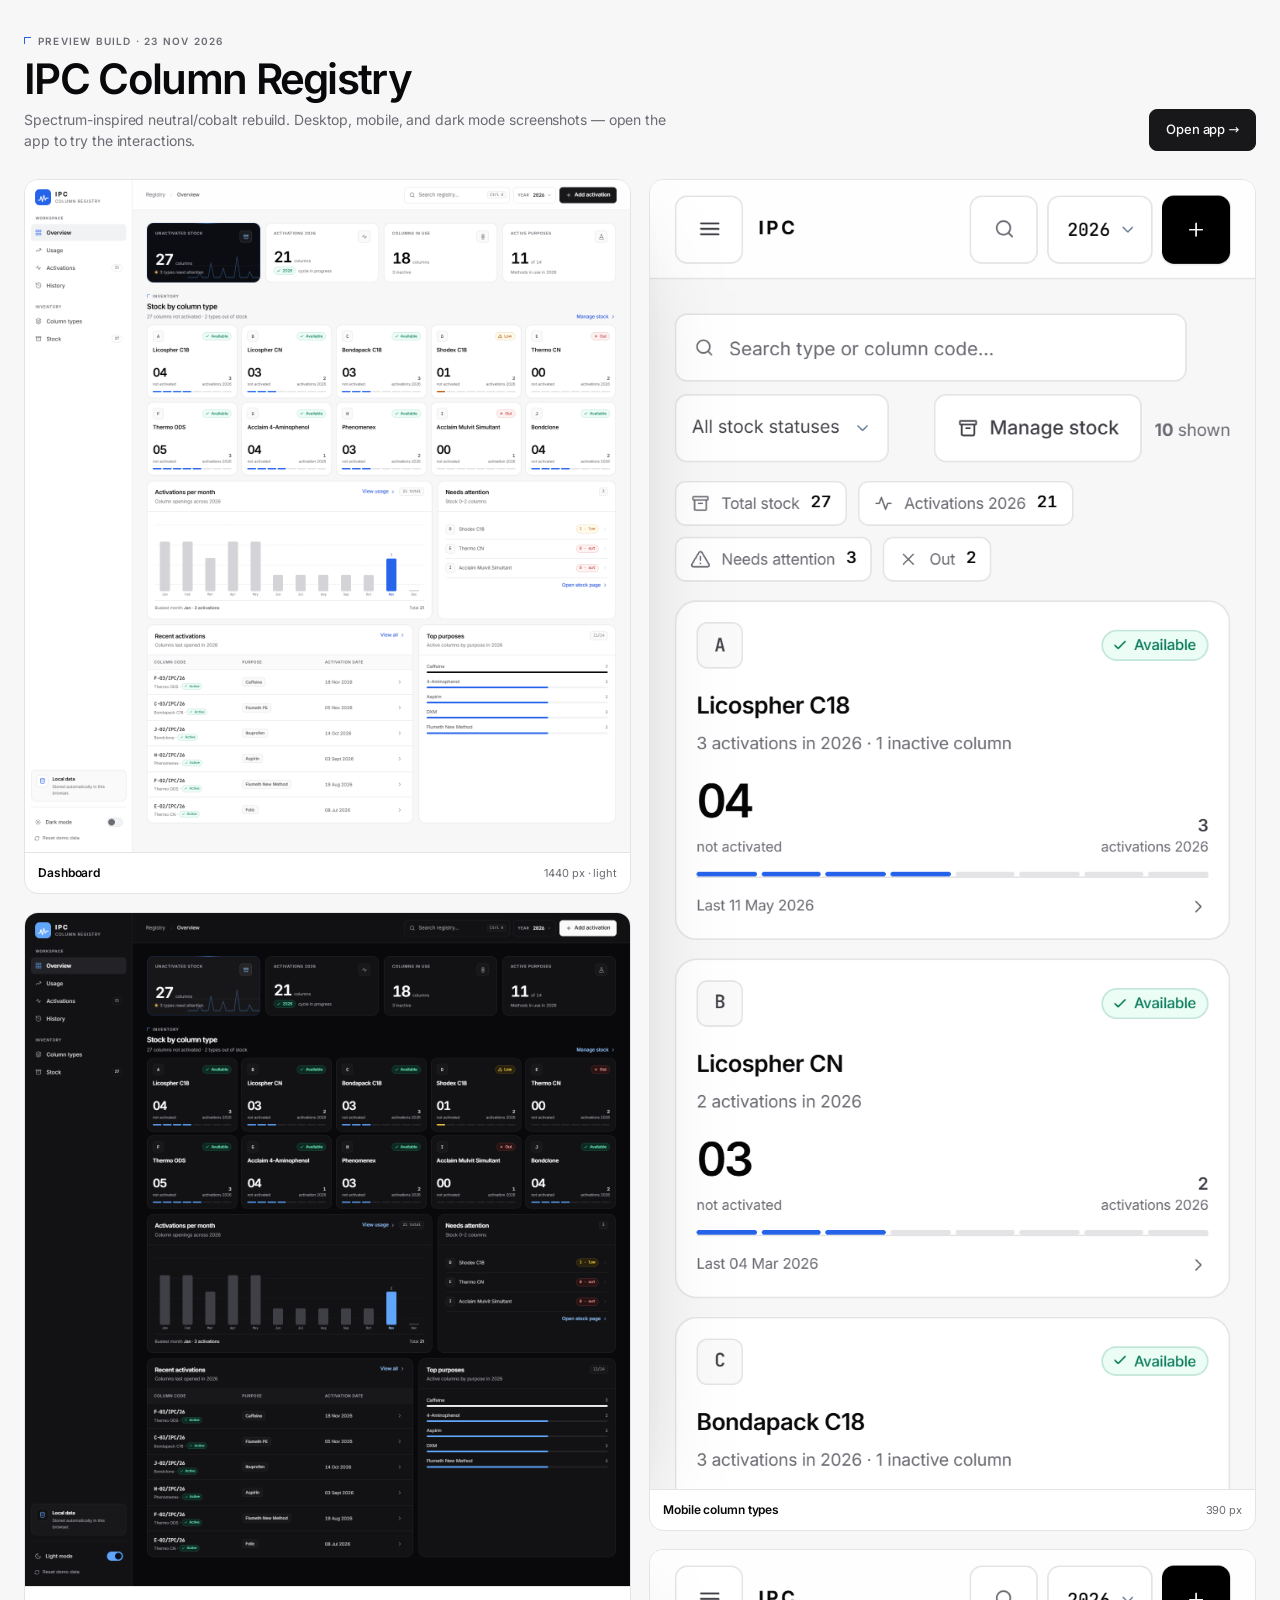
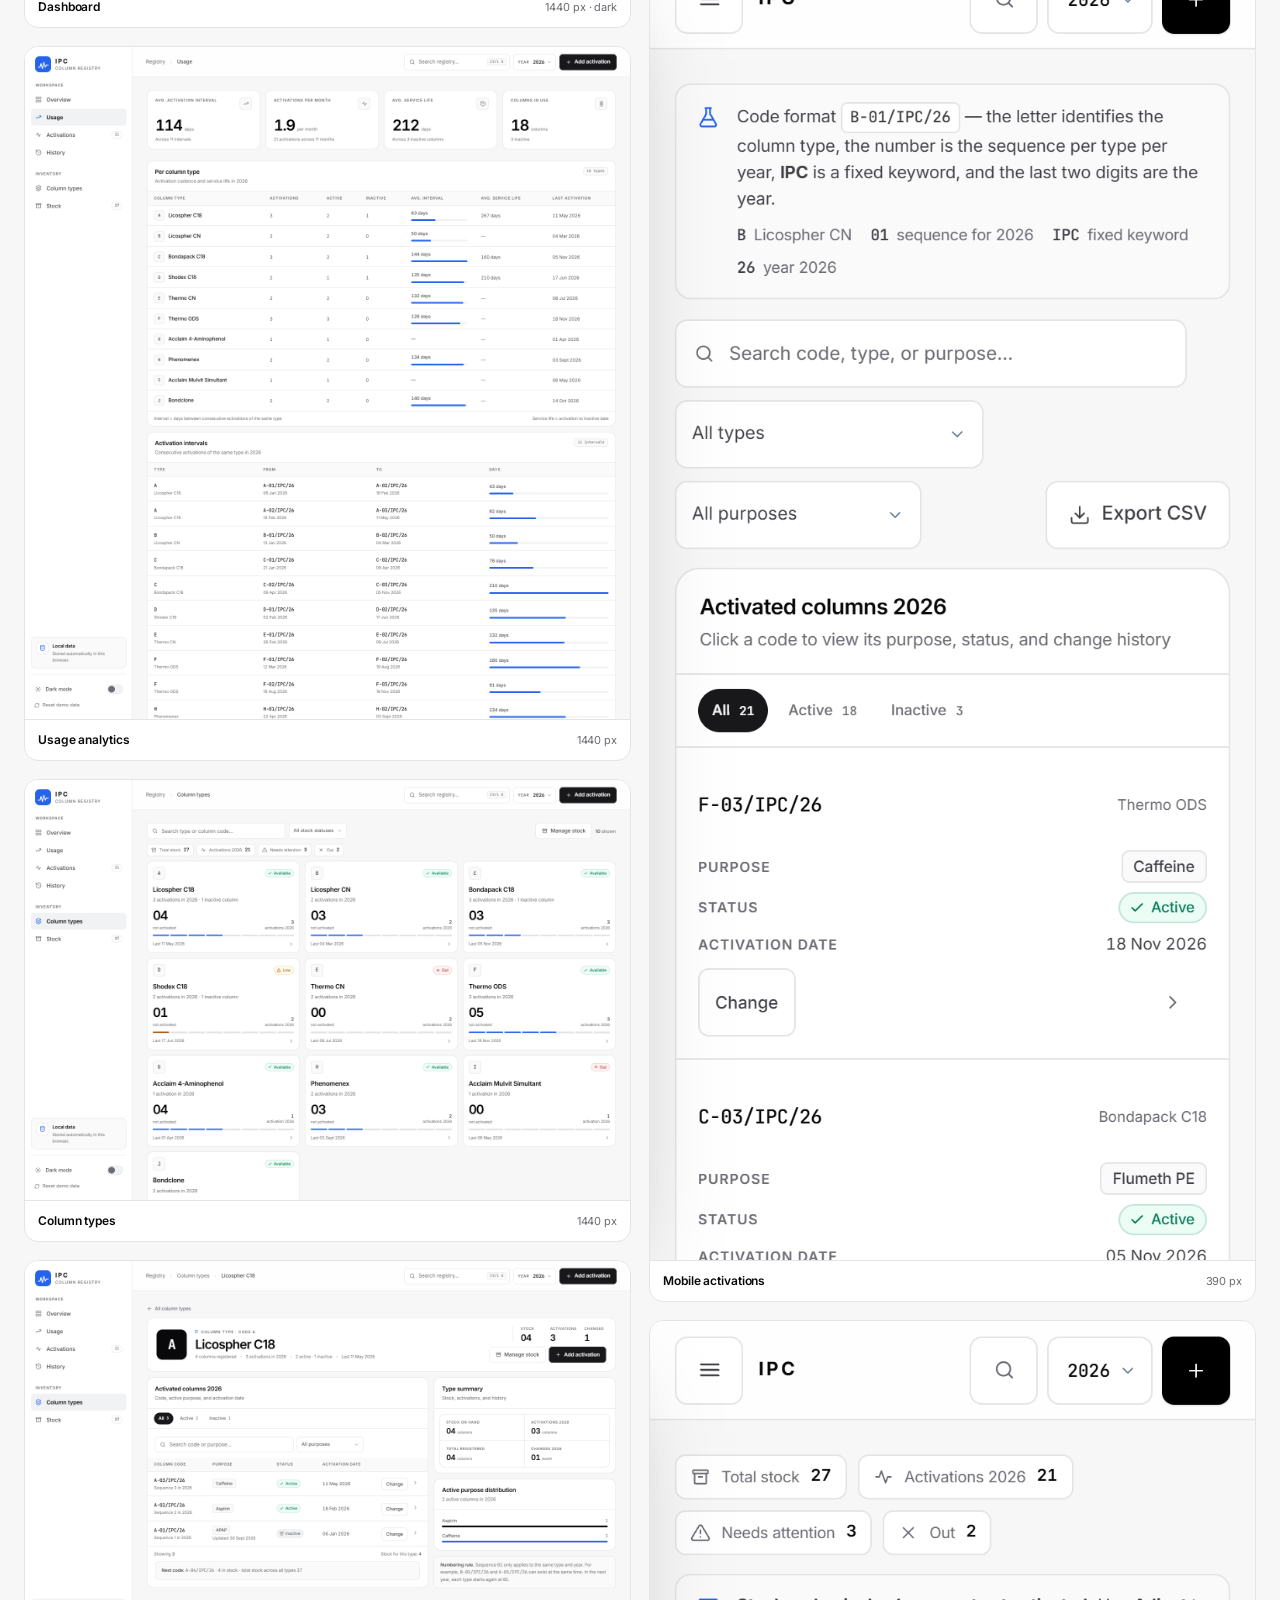
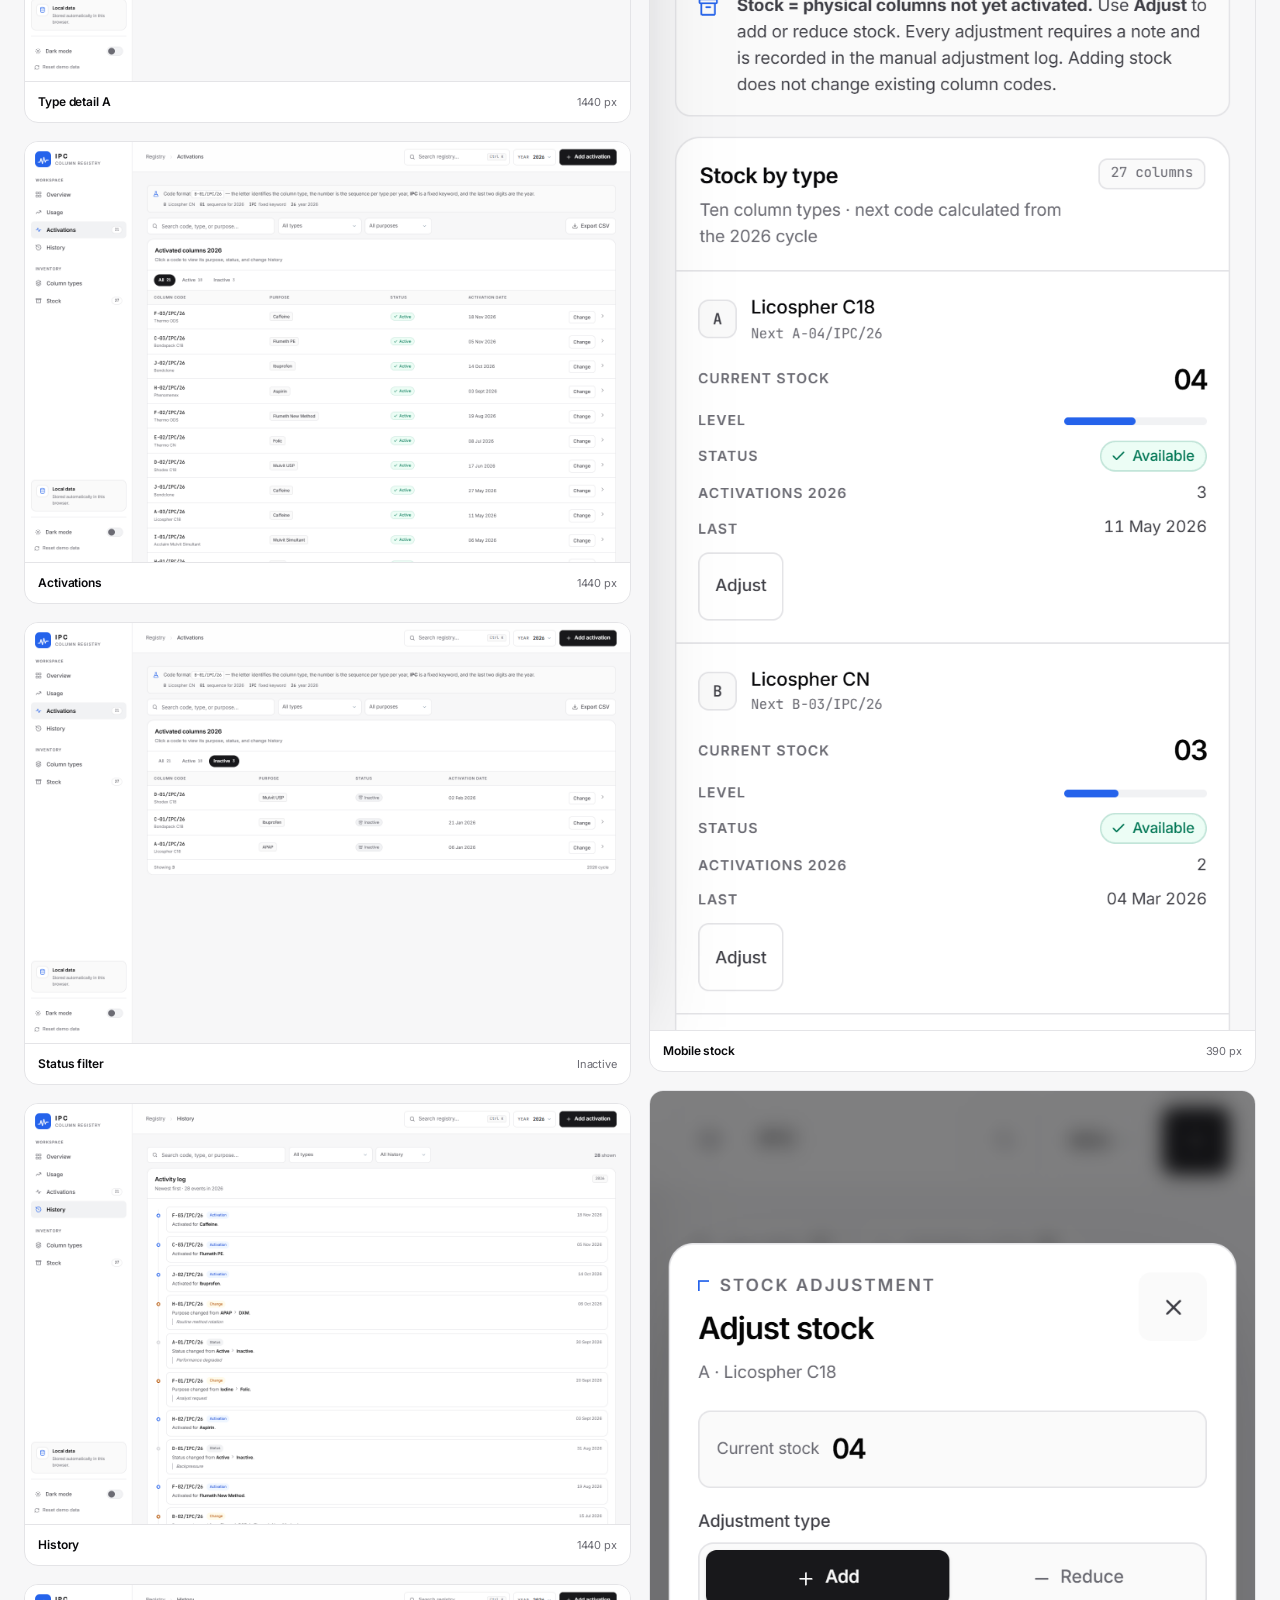
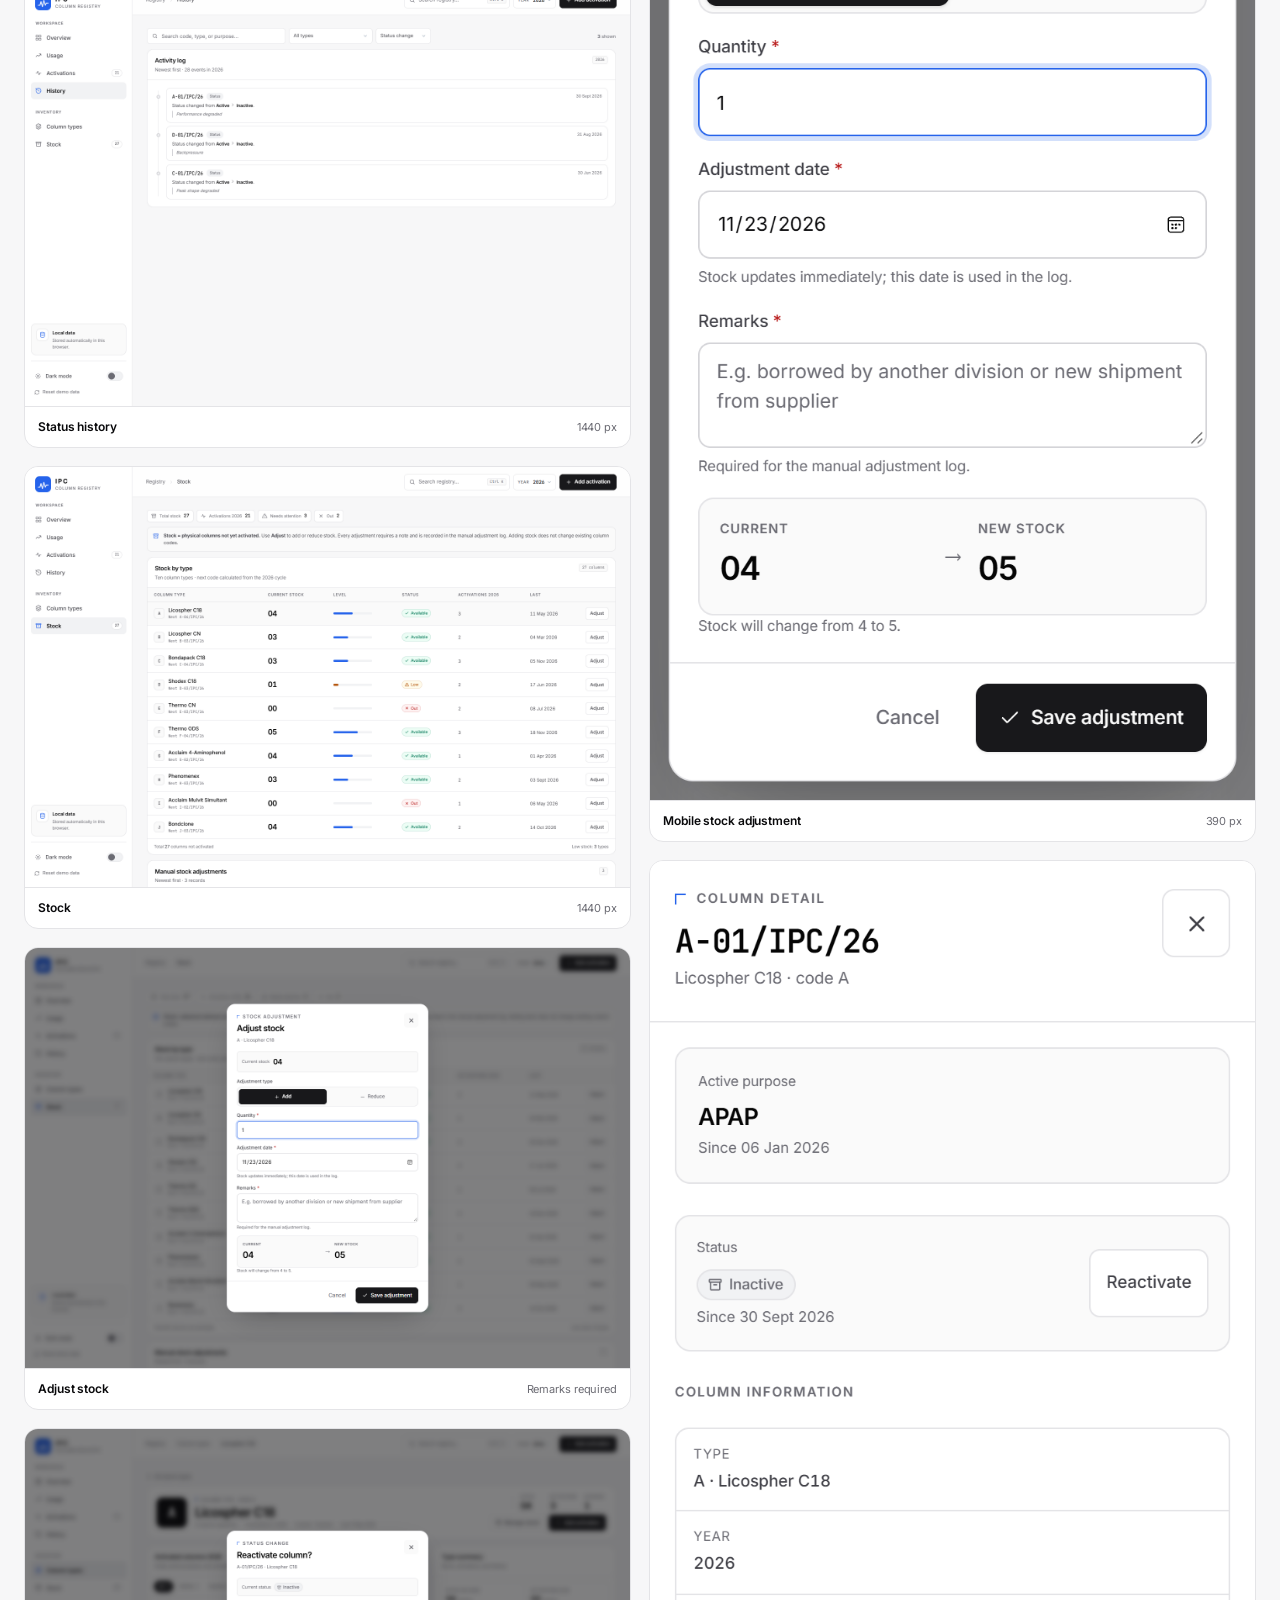
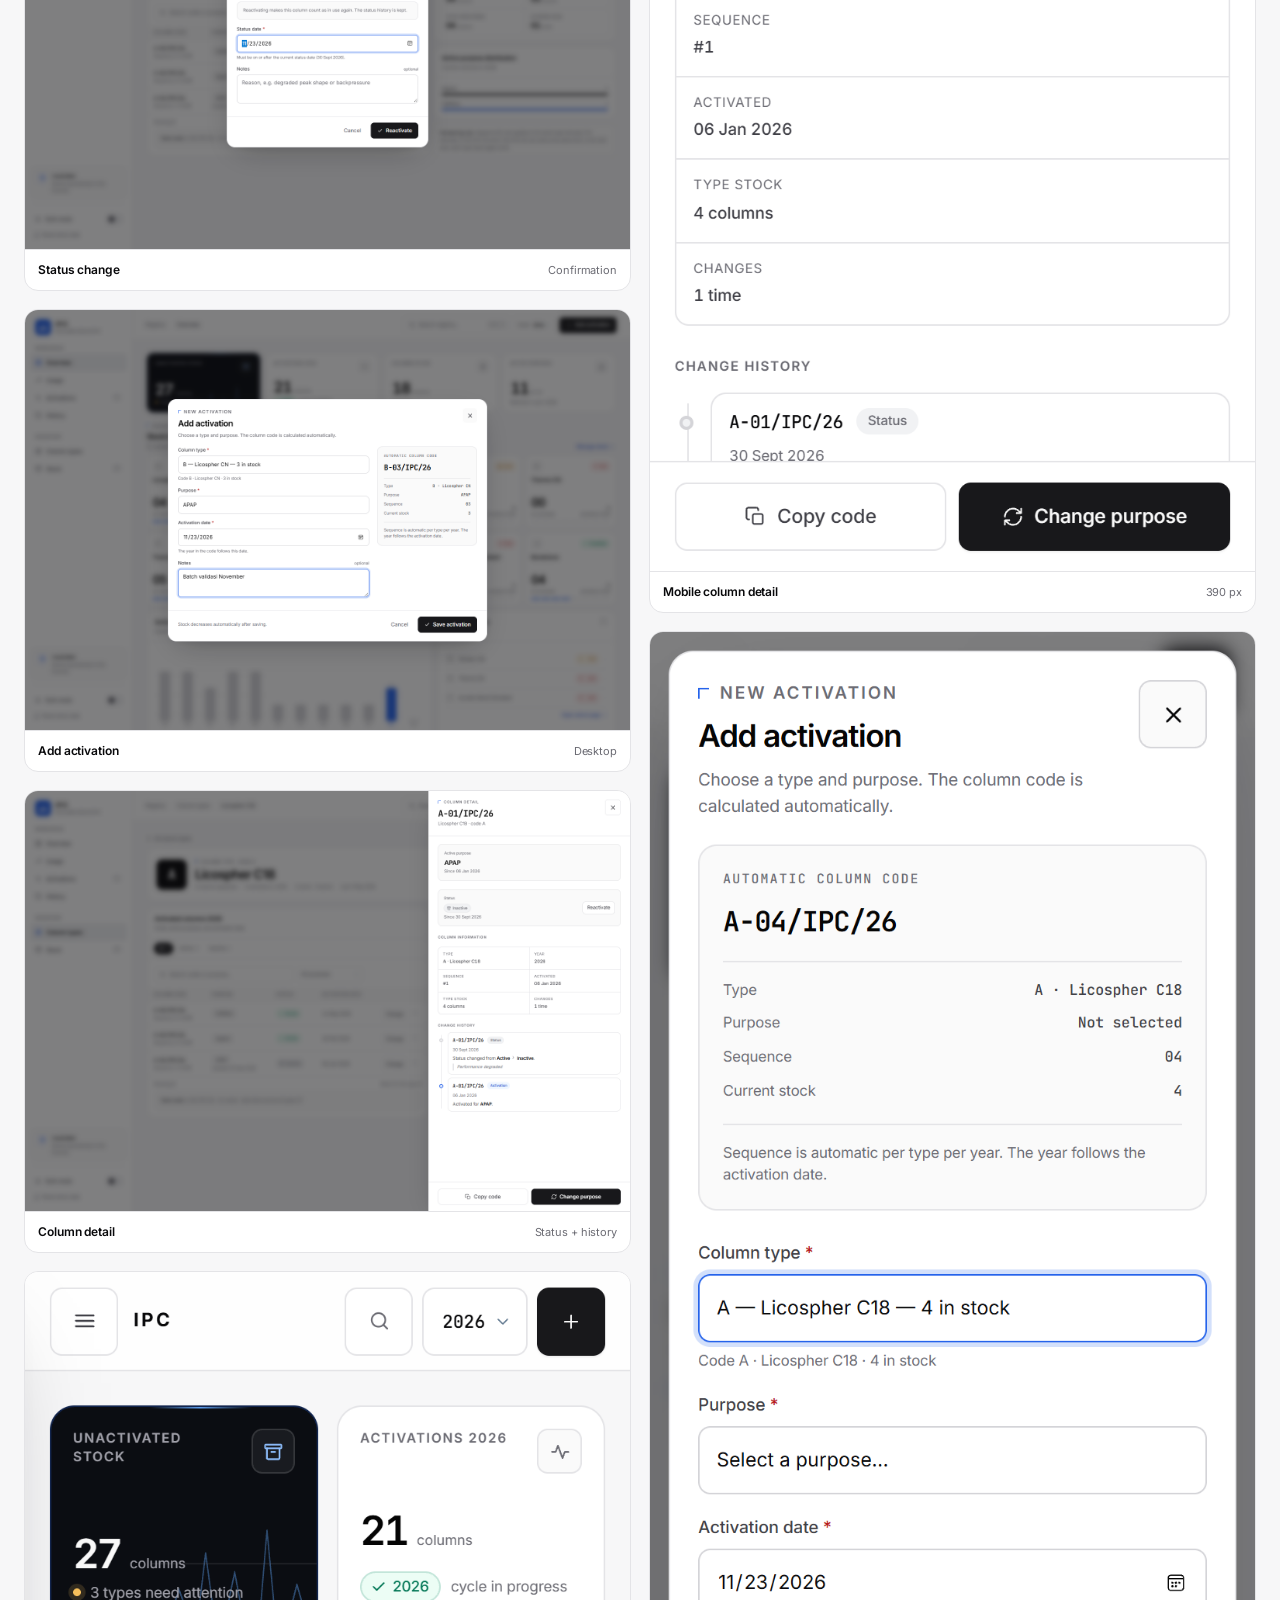
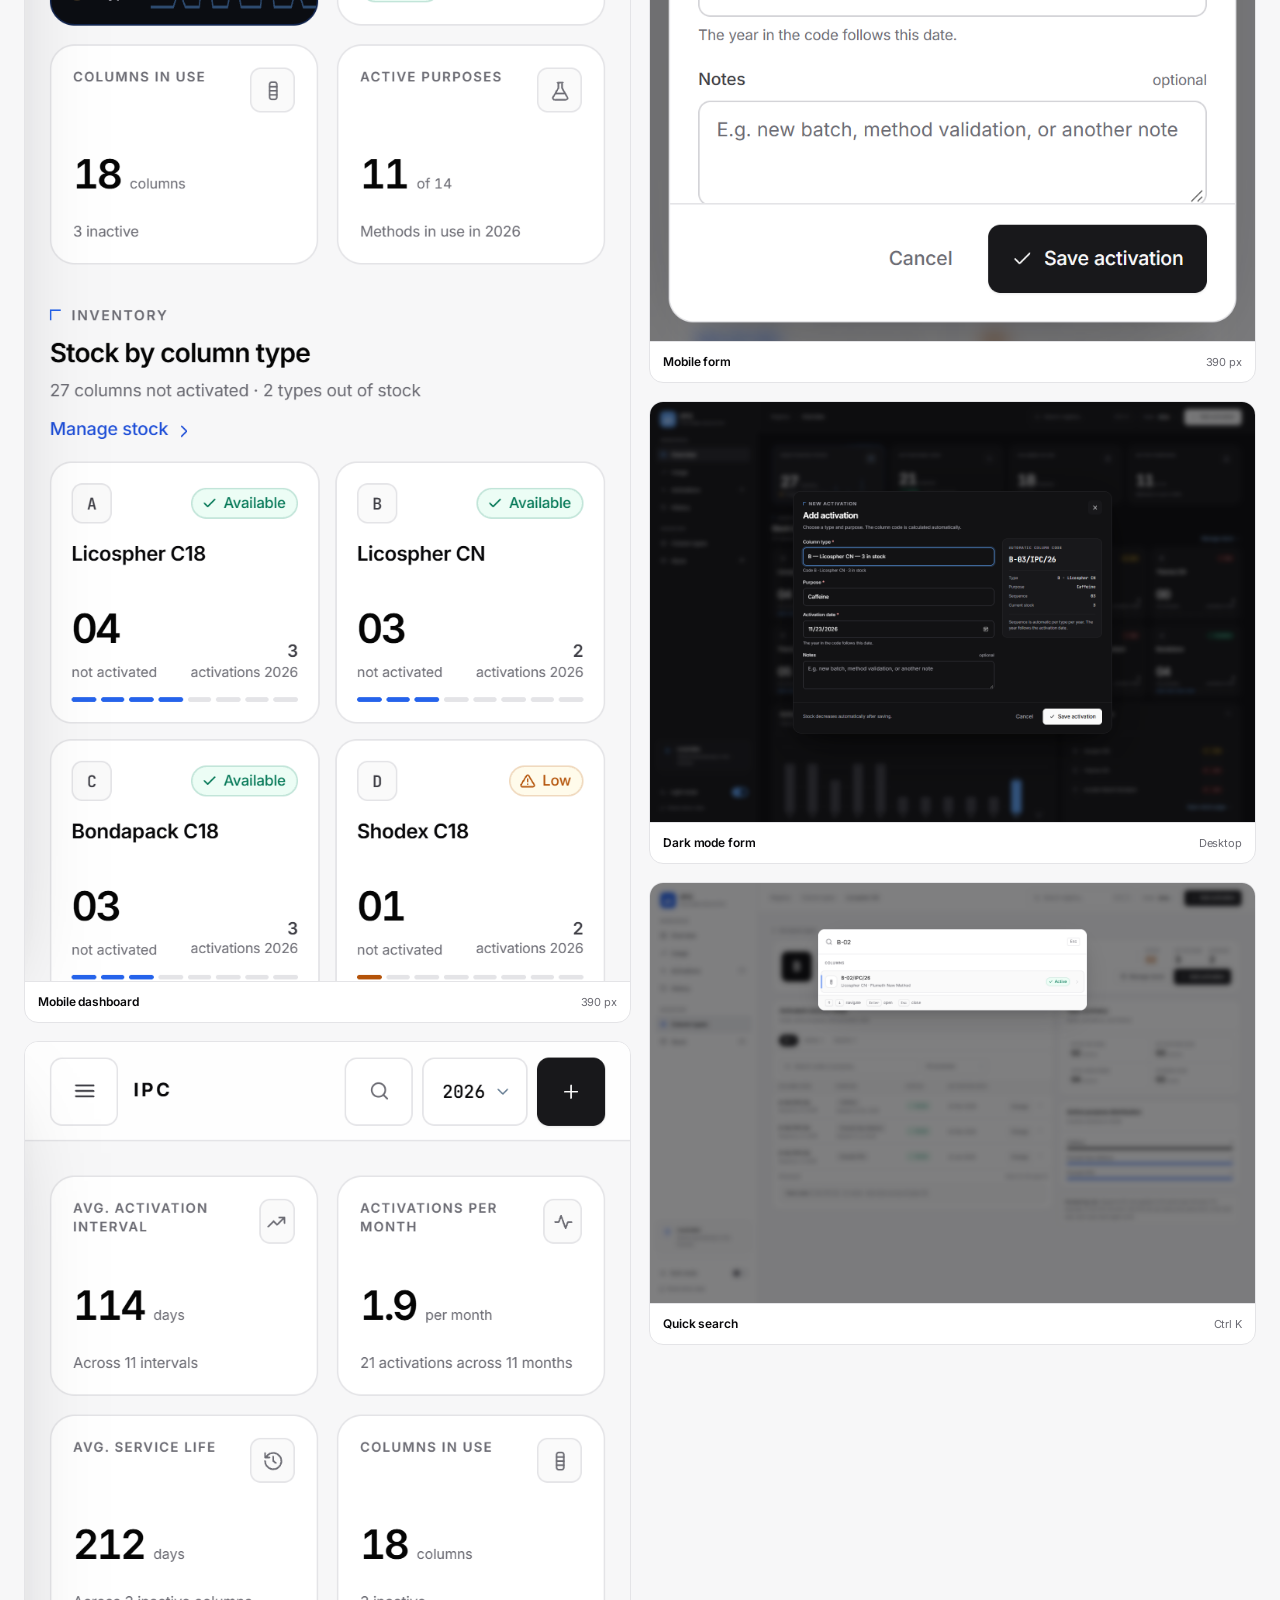
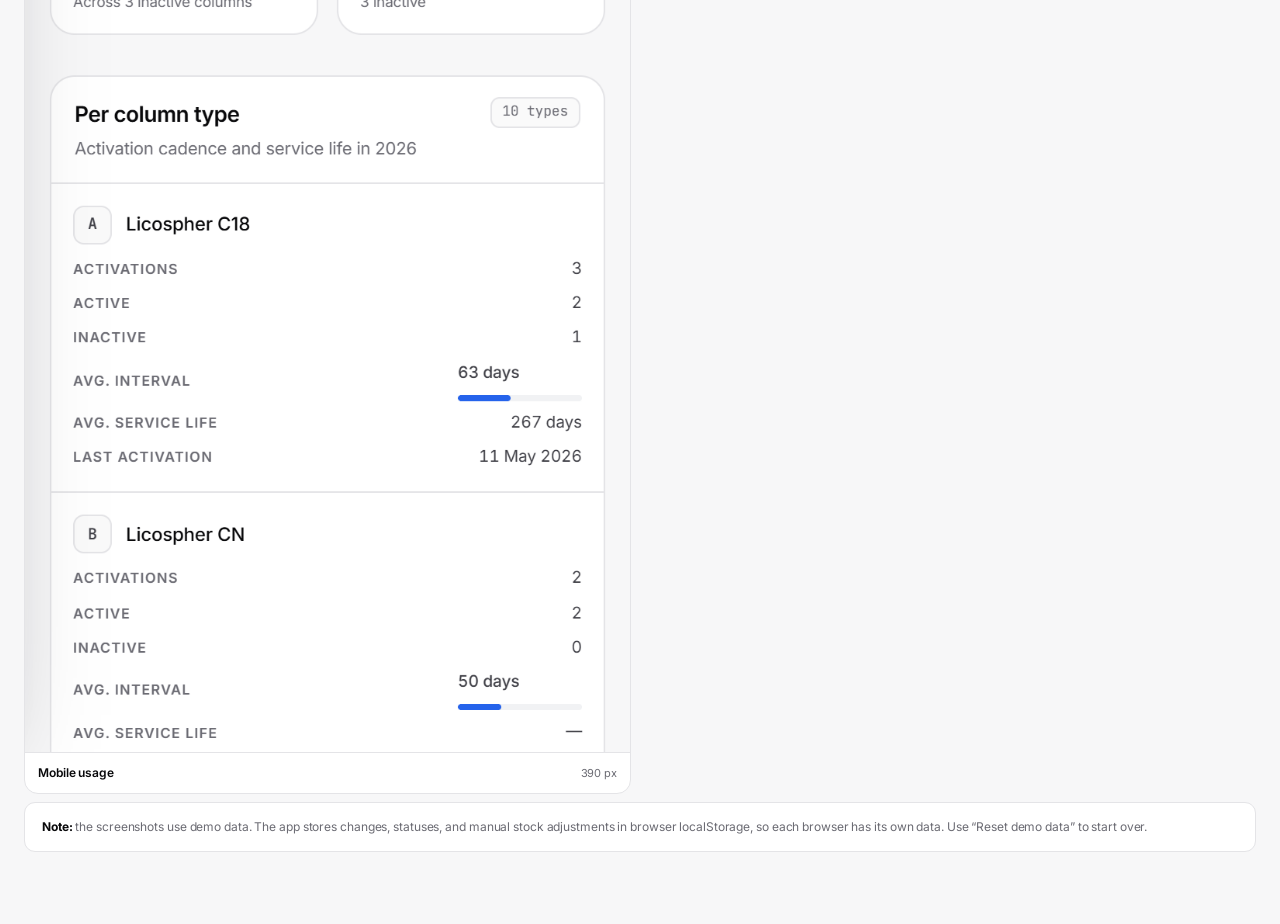
==== preview/index.html @ 1ed34eca "Build IPC Column Registry with Spectrum-inspired UI" ====
<!doctype html>
<html lang="en">
<head>
  <meta charset="utf-8">
  <meta name="viewport" content="width=device-width, initial-scale=1">
  <title>Preview — IPC Column Registry</title>
  <style>
    @font-face {
      font-family: "Inter";
      font-style: normal;
      font-weight: 400 700;
      font-display: swap;
      src: url("../assets/fonts/inter-latin-400.woff2") format("woff2");
    }
    :root {
      color-scheme: light;
      --bg: #f7f7f8;
      --surface: #ffffff;
      --ink: #09090b;
      --muted: #6b6b73;
      --line: #e4e4e7;
      --blue: #2563eb;
      --primary: #18181b;
      --primary-ink: #fafafa;
    }
    * { box-sizing: border-box; }
    body {
      margin: 0;
      padding: 34px 24px 60px;
      background: var(--bg);
      color: var(--ink);
      font-family: "Inter", "Segoe UI", system-ui, sans-serif;
      line-height: 1.5;
      letter-spacing: -.006em;
    }
    .wrap { max-width: 1280px; margin: 0 auto; }
    .head {
      display: flex;
      align-items: flex-end;
      justify-content: space-between;
      gap: 20px;
      margin-bottom: 28px;
    }
    .eyebrow {
      margin: 0 0 8px;
      color: var(--muted);
      font-size: 10px;
      font-weight: 600;
      letter-spacing: .12em;
      text-transform: uppercase;
    }
    .eyebrow::before {
      content: "";
      display: inline-block;
      width: 6px;
      height: 6px;
      margin-right: 7px;
      border-top: 1.5px solid var(--blue);
      border-left: 1.5px solid var(--blue);
      vertical-align: 1px;
    }
    h1 {
      margin: 0 0 8px;
      font-size: clamp(28px, 4vw, 42px);
      font-weight: 600;
      letter-spacing: -.04em;
      line-height: 1.05;
    }
    .sub { max-width: 660px; margin: 0; color: var(--muted); font-size: 14px; }
    .open {
      display: inline-flex;
      align-items: center;
      gap: 8px;
      min-height: 42px;
      padding: 0 16px;
      border: 1px solid var(--primary);
      border-radius: 8px;
      background: var(--primary);
      color: var(--primary-ink);
      font-size: 13px;
      font-weight: 500;
      text-decoration: none;
      white-space: nowrap;
    }
    .open:hover { background: #000; }
    .gallery { columns: 2; column-gap: 18px; }
    figure {
      break-inside: avoid;
      margin: 0 0 18px;
      overflow: hidden;
      border: 1px solid var(--line);
      border-radius: 14px;
      background: var(--surface);
      box-shadow: none;
    }
    figure a { display: block; }
    img {
      display: block;
      width: 100%;
      height: auto;
      border-bottom: 1px solid var(--line);
      background: var(--bg);
    }
    figcaption {
      display: flex;
      align-items: baseline;
      justify-content: space-between;
      gap: 12px;
      padding: 11px 13px;
      color: var(--muted);
      font-size: 11px;
    }
    figcaption strong { color: var(--ink); font-size: 12px; font-weight: 600; }
    .note {
      margin-top: 8px;
      padding: 15px 17px;
      border: 1px solid var(--line);
      border-radius: 11px;
      background: var(--surface);
      color: var(--muted);
      font-size: 12px;
    }
    .note strong { color: var(--ink); }
    @media (max-width: 760px) {
      body { padding: 22px 14px 40px; }
      .head { display: block; }
      .open { margin-top: 16px; }
      .gallery { columns: 1; }
    }
  </style>
</head>
<body>
  <div class="wrap">
    <div class="head">
      <div>
        <p class="eyebrow">Preview build · 23 Nov 2026</p>
        <h1>IPC Column Registry</h1>
        <p class="sub">Spectrum-inspired neutral/cobalt rebuild. Desktop, mobile, and dark mode screenshots — open the app to try the interactions.</p>
      </div>
      <a class="open" href="../index.html">Open app →</a>
    </div>

    <div class="gallery">
      <figure><a href="final-dashboard.png"><img src="final-dashboard.png" alt="Dashboard light mode" loading="lazy"></a><figcaption><strong>Dashboard</strong><span>1440 px · light</span></figcaption></figure>
      <figure><a href="final-dark.png"><img src="final-dark.png" alt="Dashboard dark mode" loading="lazy"></a><figcaption><strong>Dashboard</strong><span>1440 px · dark</span></figcaption></figure>
      <figure><a href="final-usage.png"><img src="final-usage.png" alt="Column usage analytics" loading="lazy"></a><figcaption><strong>Usage analytics</strong><span>1440 px</span></figcaption></figure>
      <figure><a href="final-types.png"><img src="final-types.png" alt="Column types" loading="lazy"></a><figcaption><strong>Column types</strong><span>1440 px</span></figcaption></figure>
      <figure><a href="final-detail.png"><img src="final-detail.png" alt="Licospher C18 column detail" loading="lazy"></a><figcaption><strong>Type detail A</strong><span>1440 px</span></figcaption></figure>
      <figure><a href="final-activations.png"><img src="final-activations.png" alt="Activation list" loading="lazy"></a><figcaption><strong>Activations</strong><span>1440 px</span></figcaption></figure>
      <figure><a href="final-status-filter.png"><img src="final-status-filter.png" alt="Inactive column status filter" loading="lazy"></a><figcaption><strong>Status filter</strong><span>Inactive</span></figcaption></figure>
      <figure><a href="final-history.png"><img src="final-history.png" alt="Column history" loading="lazy"></a><figcaption><strong>History</strong><span>1440 px</span></figcaption></figure>
      <figure><a href="final-history-status.png"><img src="final-history-status.png" alt="Status change history" loading="lazy"></a><figcaption><strong>Status history</strong><span>1440 px</span></figcaption></figure>
      <figure><a href="final-stock.png"><img src="final-stock.png" alt="Stock by type" loading="lazy"></a><figcaption><strong>Stock</strong><span>1440 px</span></figcaption></figure>
      <figure><a href="final-stock-modal.png"><img src="final-stock-modal.png" alt="Adjust stock modal" loading="lazy"></a><figcaption><strong>Adjust stock</strong><span>Remarks required</span></figcaption></figure>
      <figure><a href="final-status-modal.png"><img src="final-status-modal.png" alt="Column status change modal" loading="lazy"></a><figcaption><strong>Status change</strong><span>Confirmation</span></figcaption></figure>
      <figure><a href="modal-add.png"><img src="modal-add.png" alt="Add activation modal" loading="lazy"></a><figcaption><strong>Add activation</strong><span>Desktop</span></figcaption></figure>
      <figure><a href="final-drawer.png"><img src="final-drawer.png" alt="Column detail drawer with status" loading="lazy"></a><figcaption><strong>Column detail</strong><span>Status + history</span></figcaption></figure>
      <figure><a href="final-mobile.png"><img src="final-mobile.png" alt="Mobile dashboard" loading="lazy"></a><figcaption><strong>Mobile dashboard</strong><span>390 px</span></figcaption></figure>
      <figure><a href="final-usage-mobile.png"><img src="final-usage-mobile.png" alt="Mobile usage analytics" loading="lazy"></a><figcaption><strong>Mobile usage</strong><span>390 px</span></figcaption></figure>
      <figure><a href="mobile-types.png"><img src="mobile-types.png" alt="Mobile column types" loading="lazy"></a><figcaption><strong>Mobile column types</strong><span>390 px</span></figcaption></figure>
      <figure><a href="mobile-activations.png"><img src="mobile-activations.png" alt="Mobile activations" loading="lazy"></a><figcaption><strong>Mobile activations</strong><span>390 px</span></figcaption></figure>
      <figure><a href="mobile-stock.png"><img src="mobile-stock.png" alt="Mobile stock" loading="lazy"></a><figcaption><strong>Mobile stock</strong><span>390 px</span></figcaption></figure>
      <figure><a href="stock-modal-mobile.png"><img src="stock-modal-mobile.png" alt="Mobile adjust stock modal" loading="lazy"></a><figcaption><strong>Mobile stock adjustment</strong><span>390 px</span></figcaption></figure>
      <figure><a href="mobile-drawer.png"><img src="mobile-drawer.png" alt="Mobile column detail" loading="lazy"></a><figcaption><strong>Mobile column detail</strong><span>390 px</span></figcaption></figure>
      <figure><a href="mobile-modal.png"><img src="mobile-modal.png" alt="Mobile add activation form" loading="lazy"></a><figcaption><strong>Mobile form</strong><span>390 px</span></figcaption></figure>
      <figure><a href="modal-add-dark.png"><img src="modal-add-dark.png" alt="Dark mode add activation form" loading="lazy"></a><figcaption><strong>Dark mode form</strong><span>Desktop</span></figcaption></figure>
      <figure><a href="search.png"><img src="search.png" alt="Column search" loading="lazy"></a><figcaption><strong>Quick search</strong><span>Ctrl K</span></figcaption></figure>
    </div>

    <p class="note"><strong>Note:</strong> the screenshots use demo data. The app stores changes, statuses, and manual stock adjustments in browser localStorage, so each browser has its own data. Use “Reset demo data” to start over.</p>
  </div>
</body>
</html>
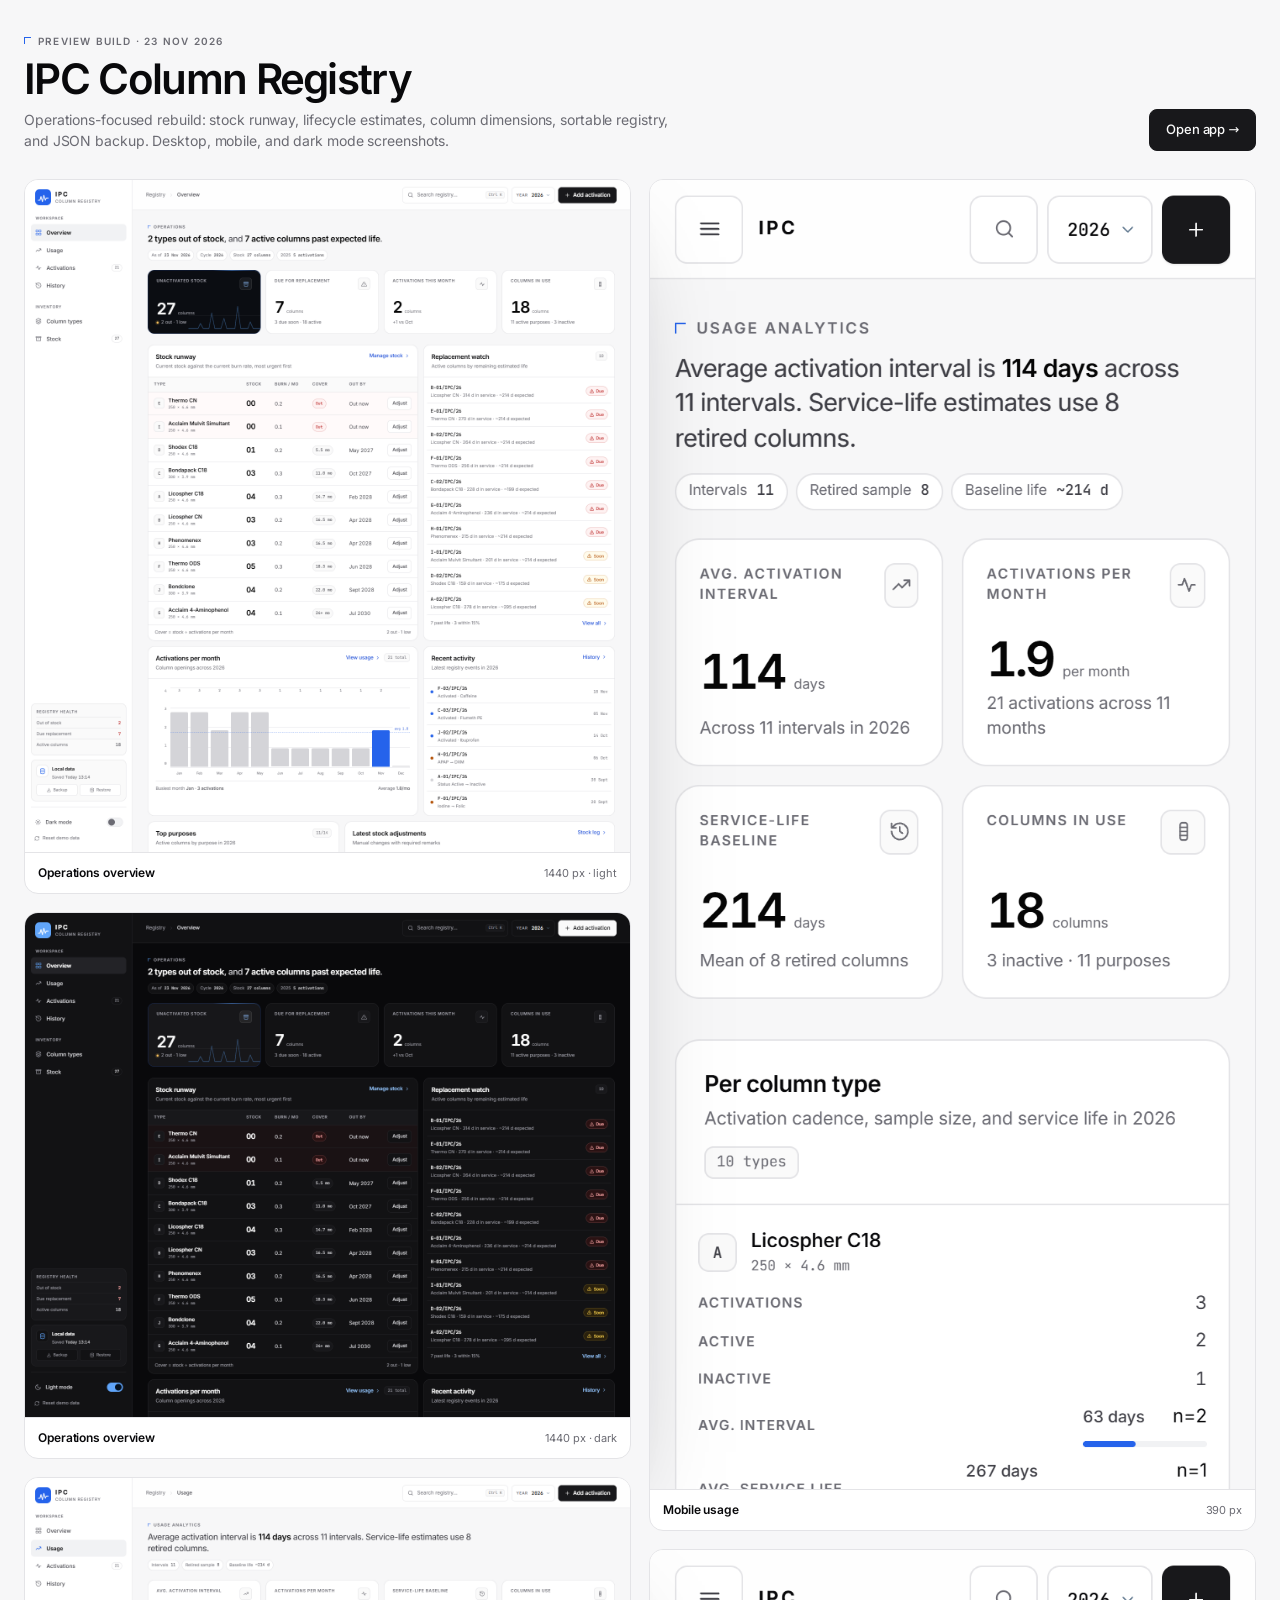
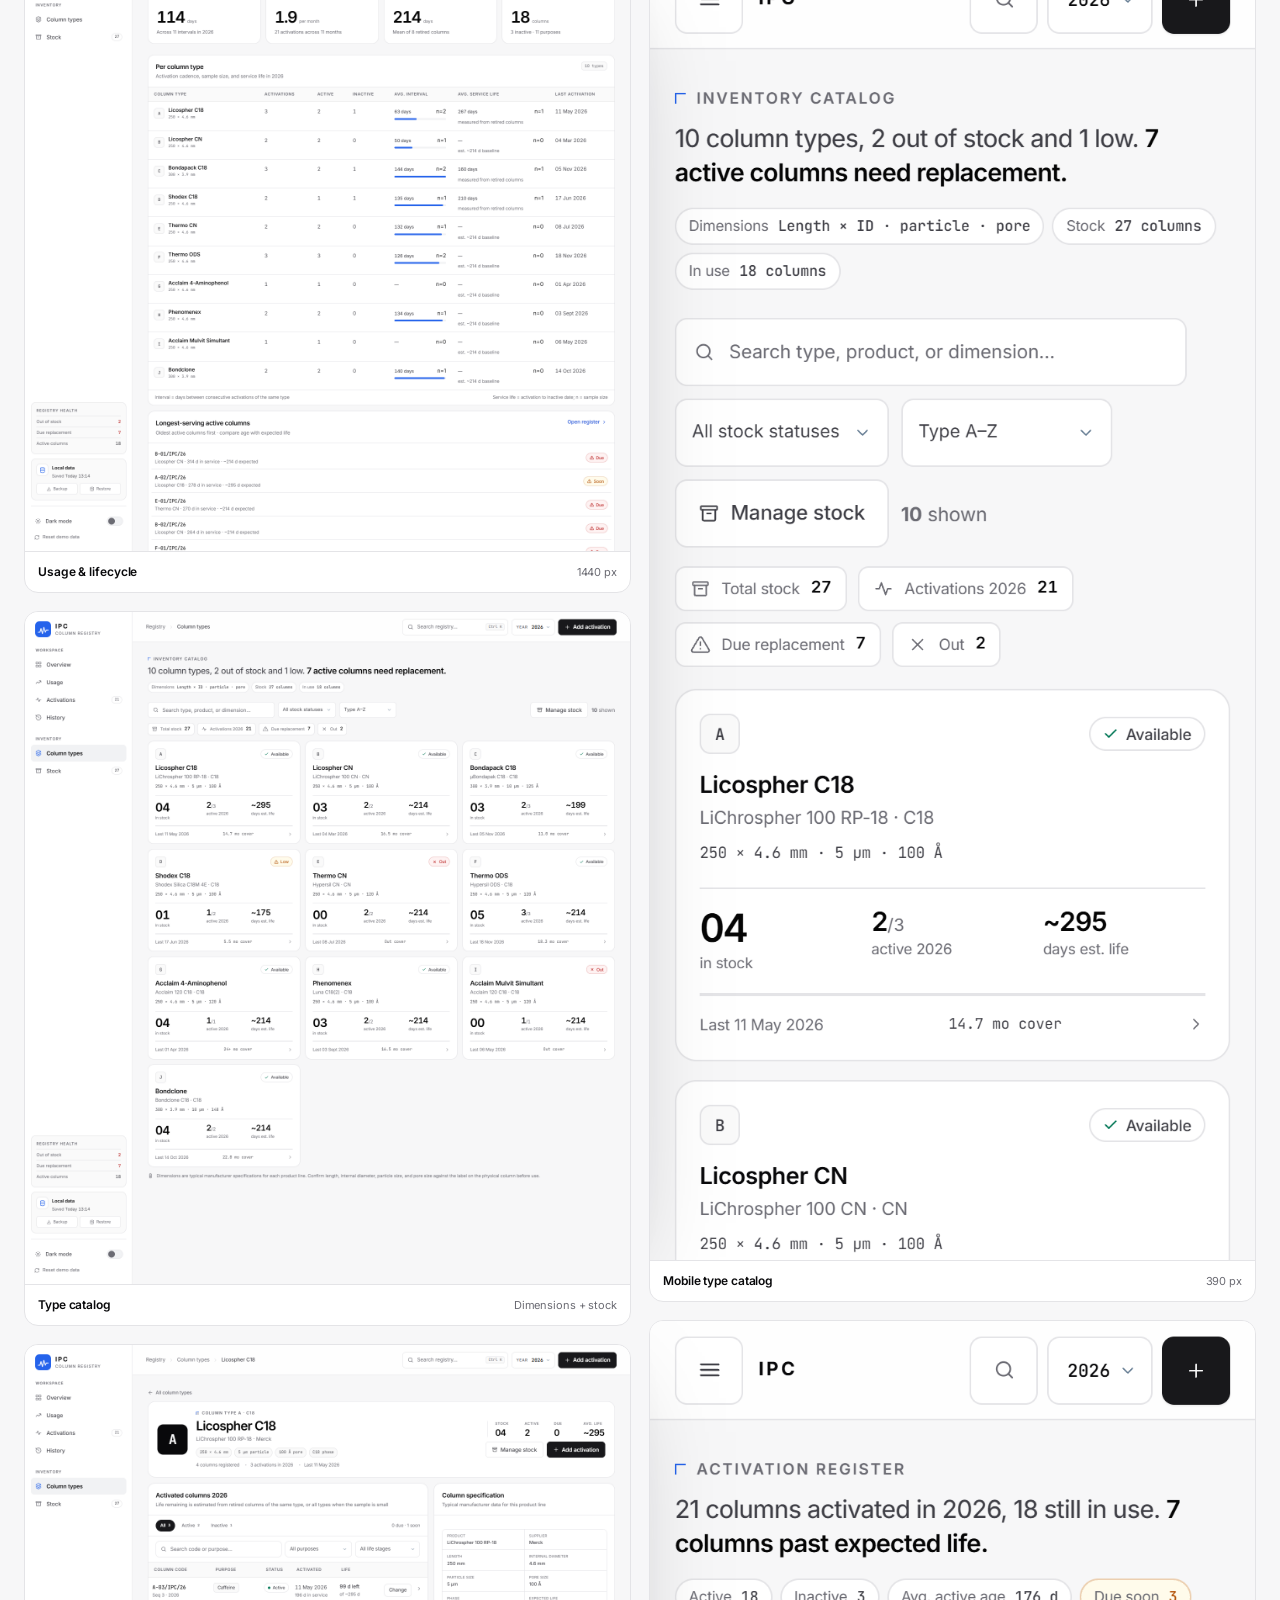
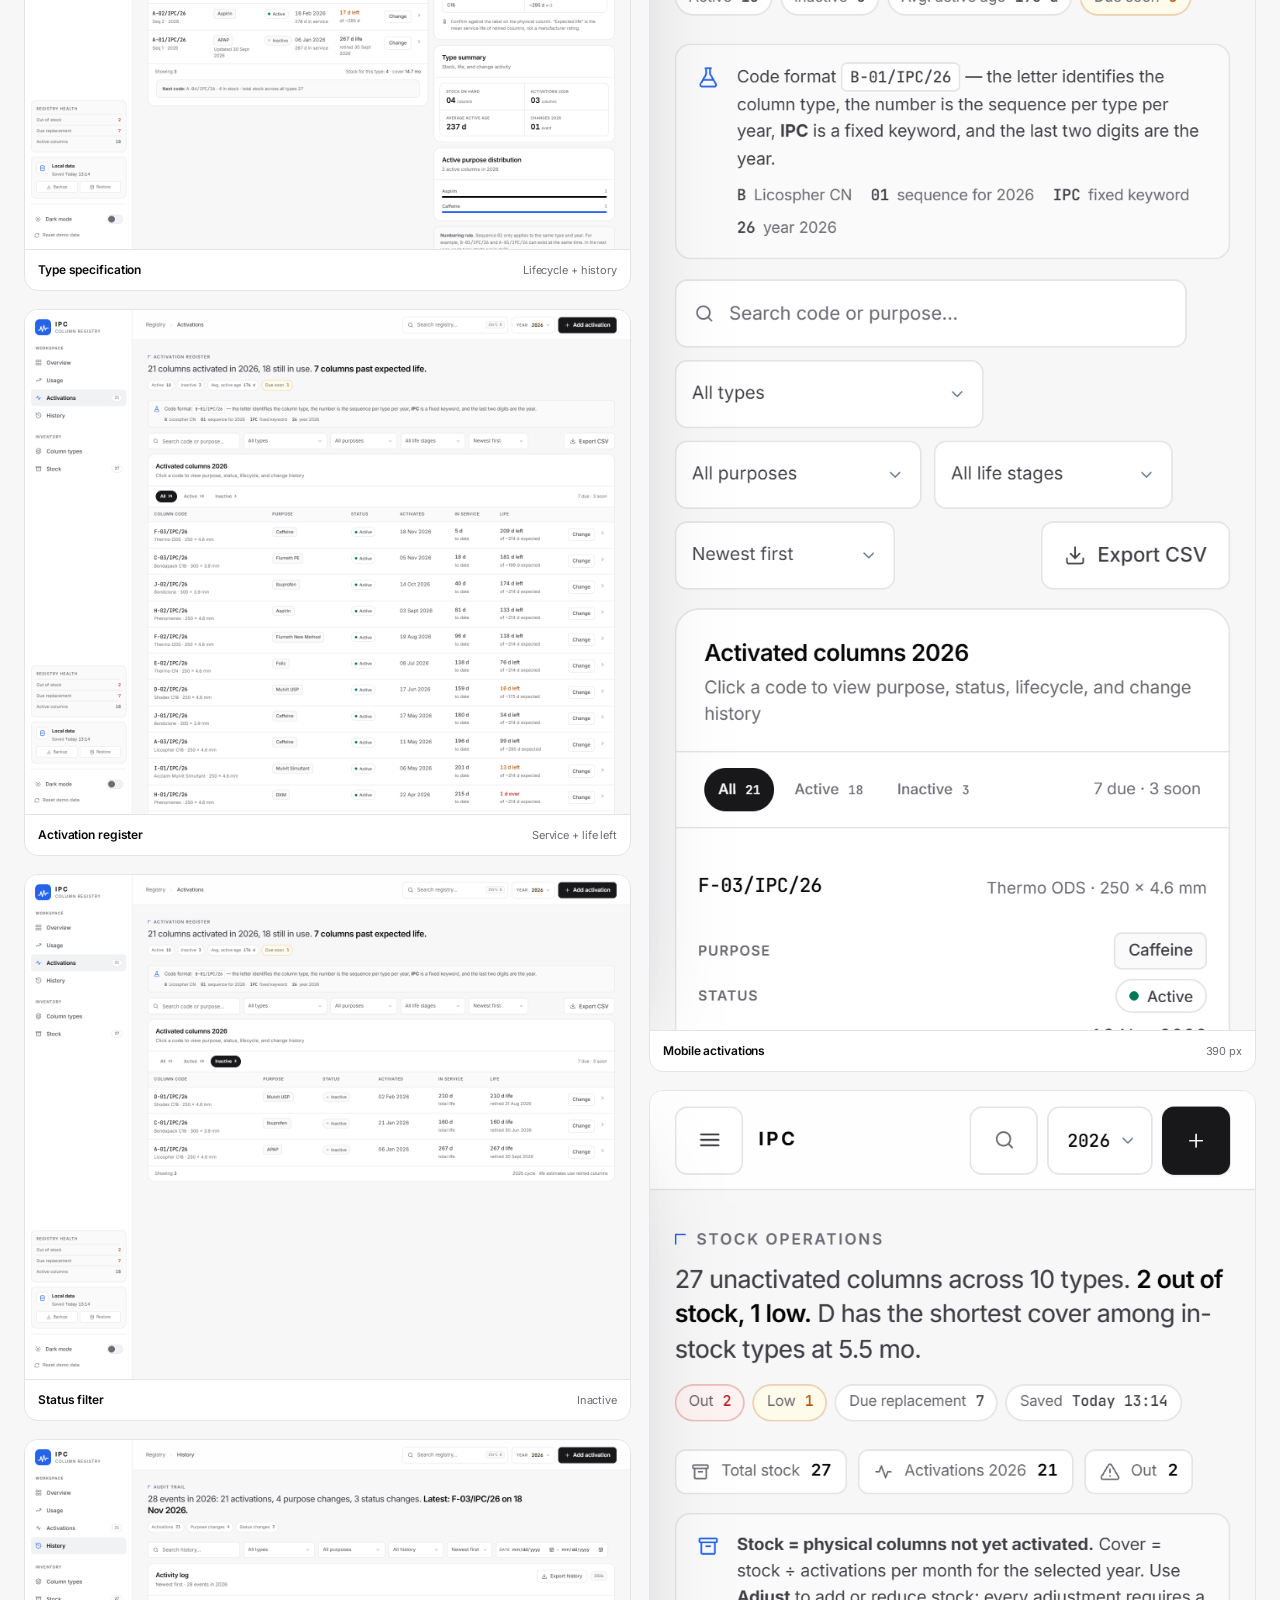
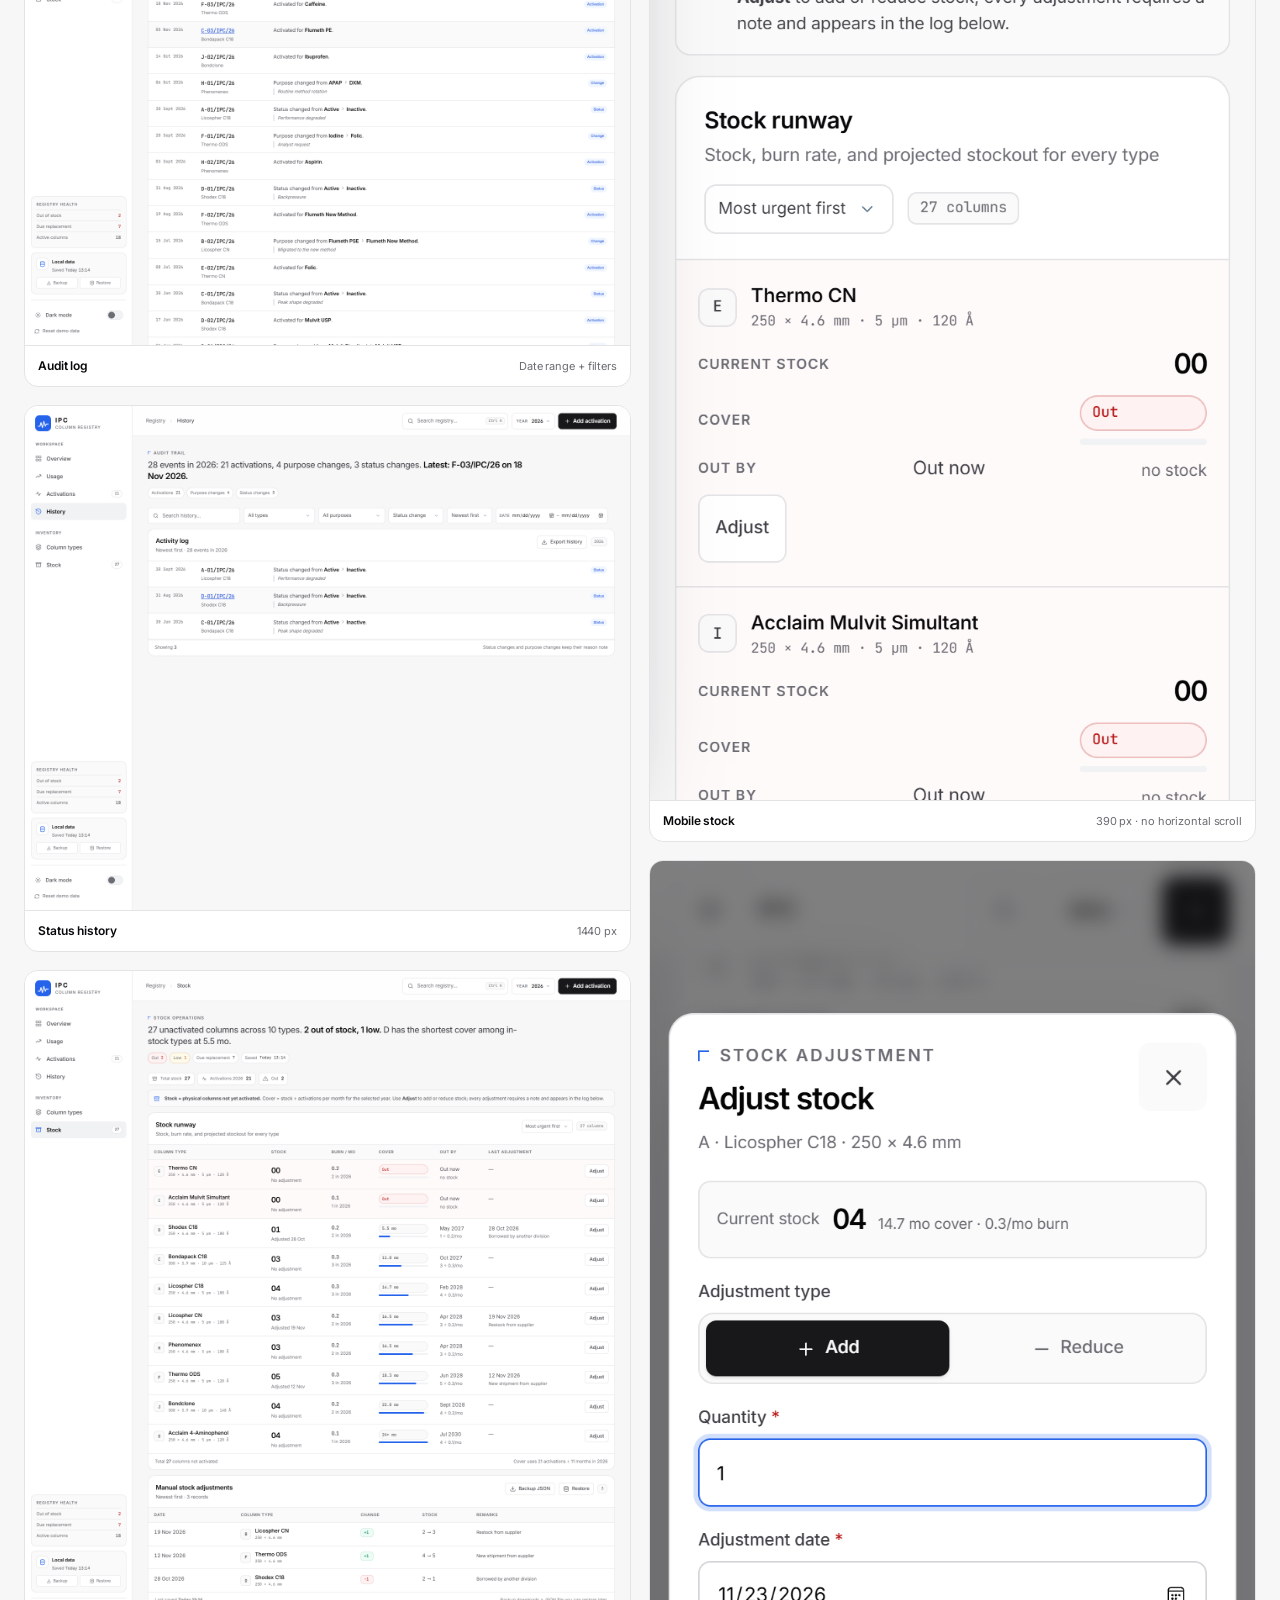
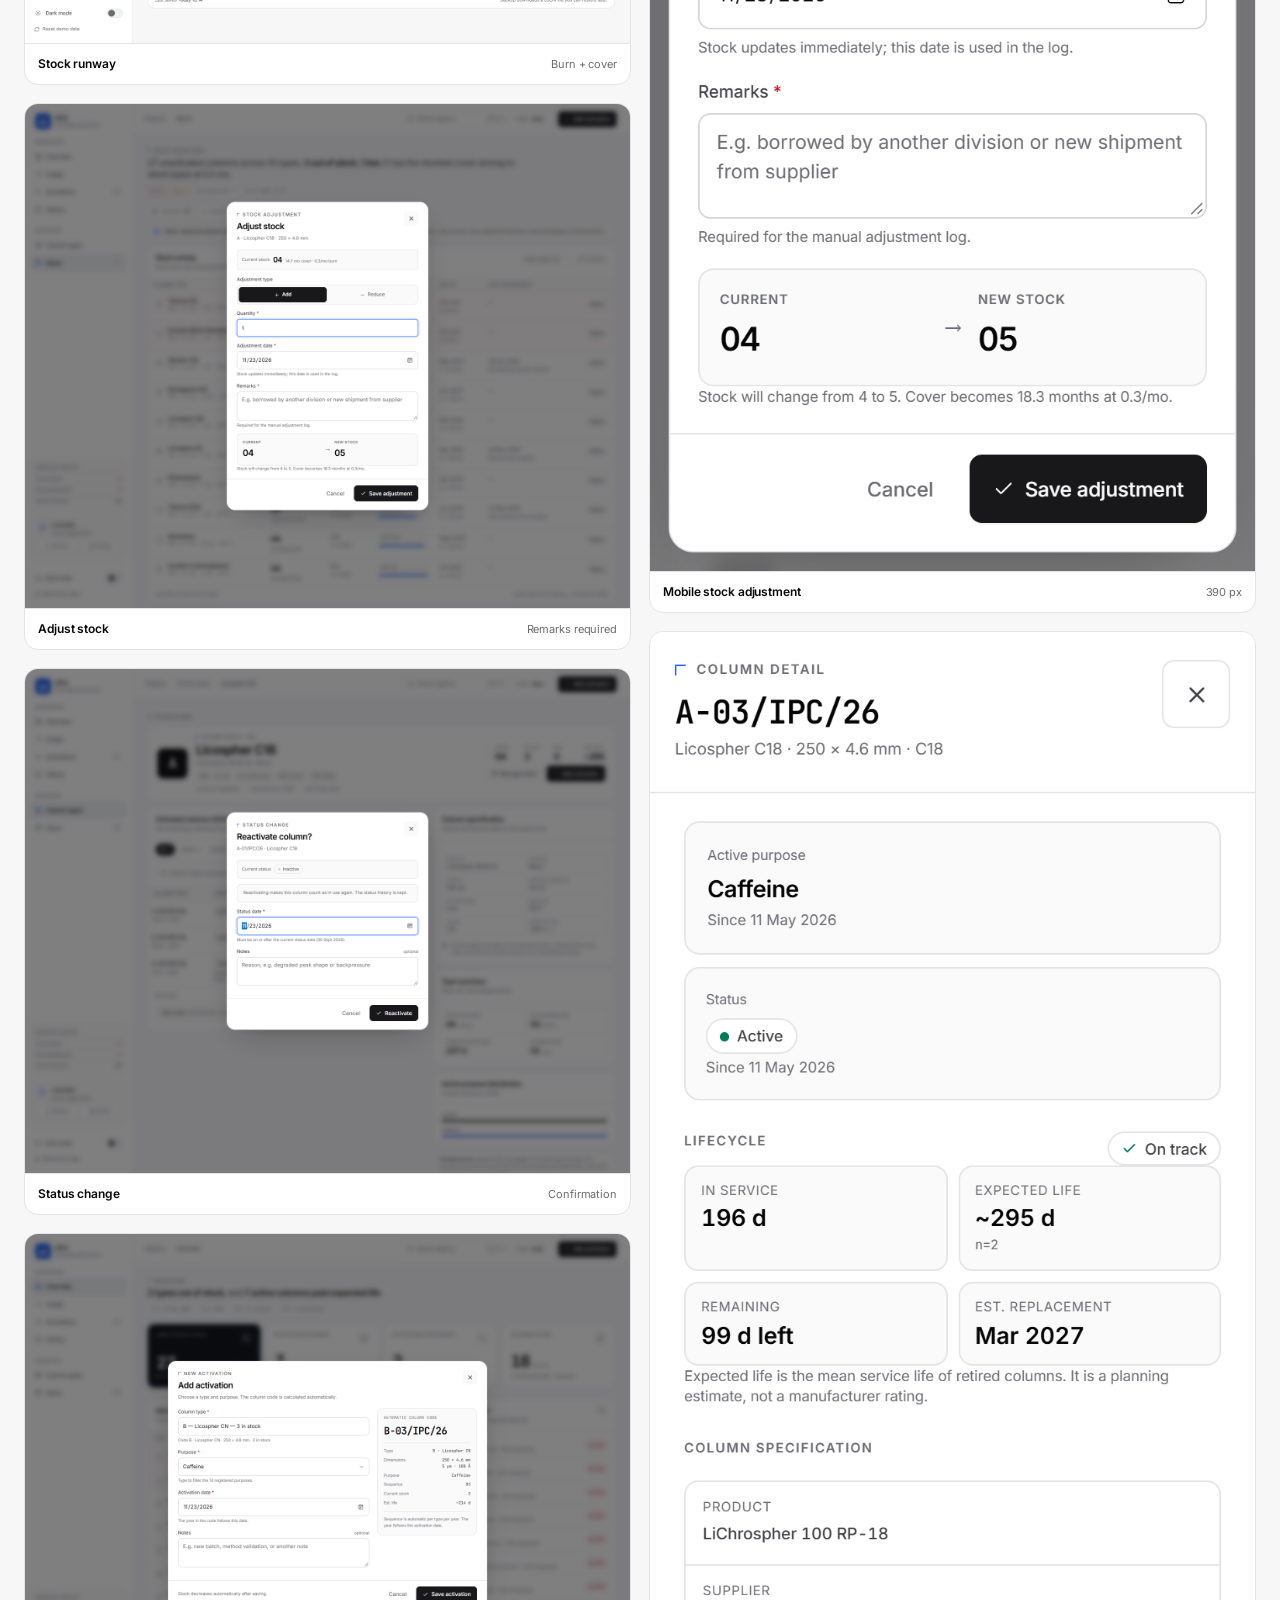
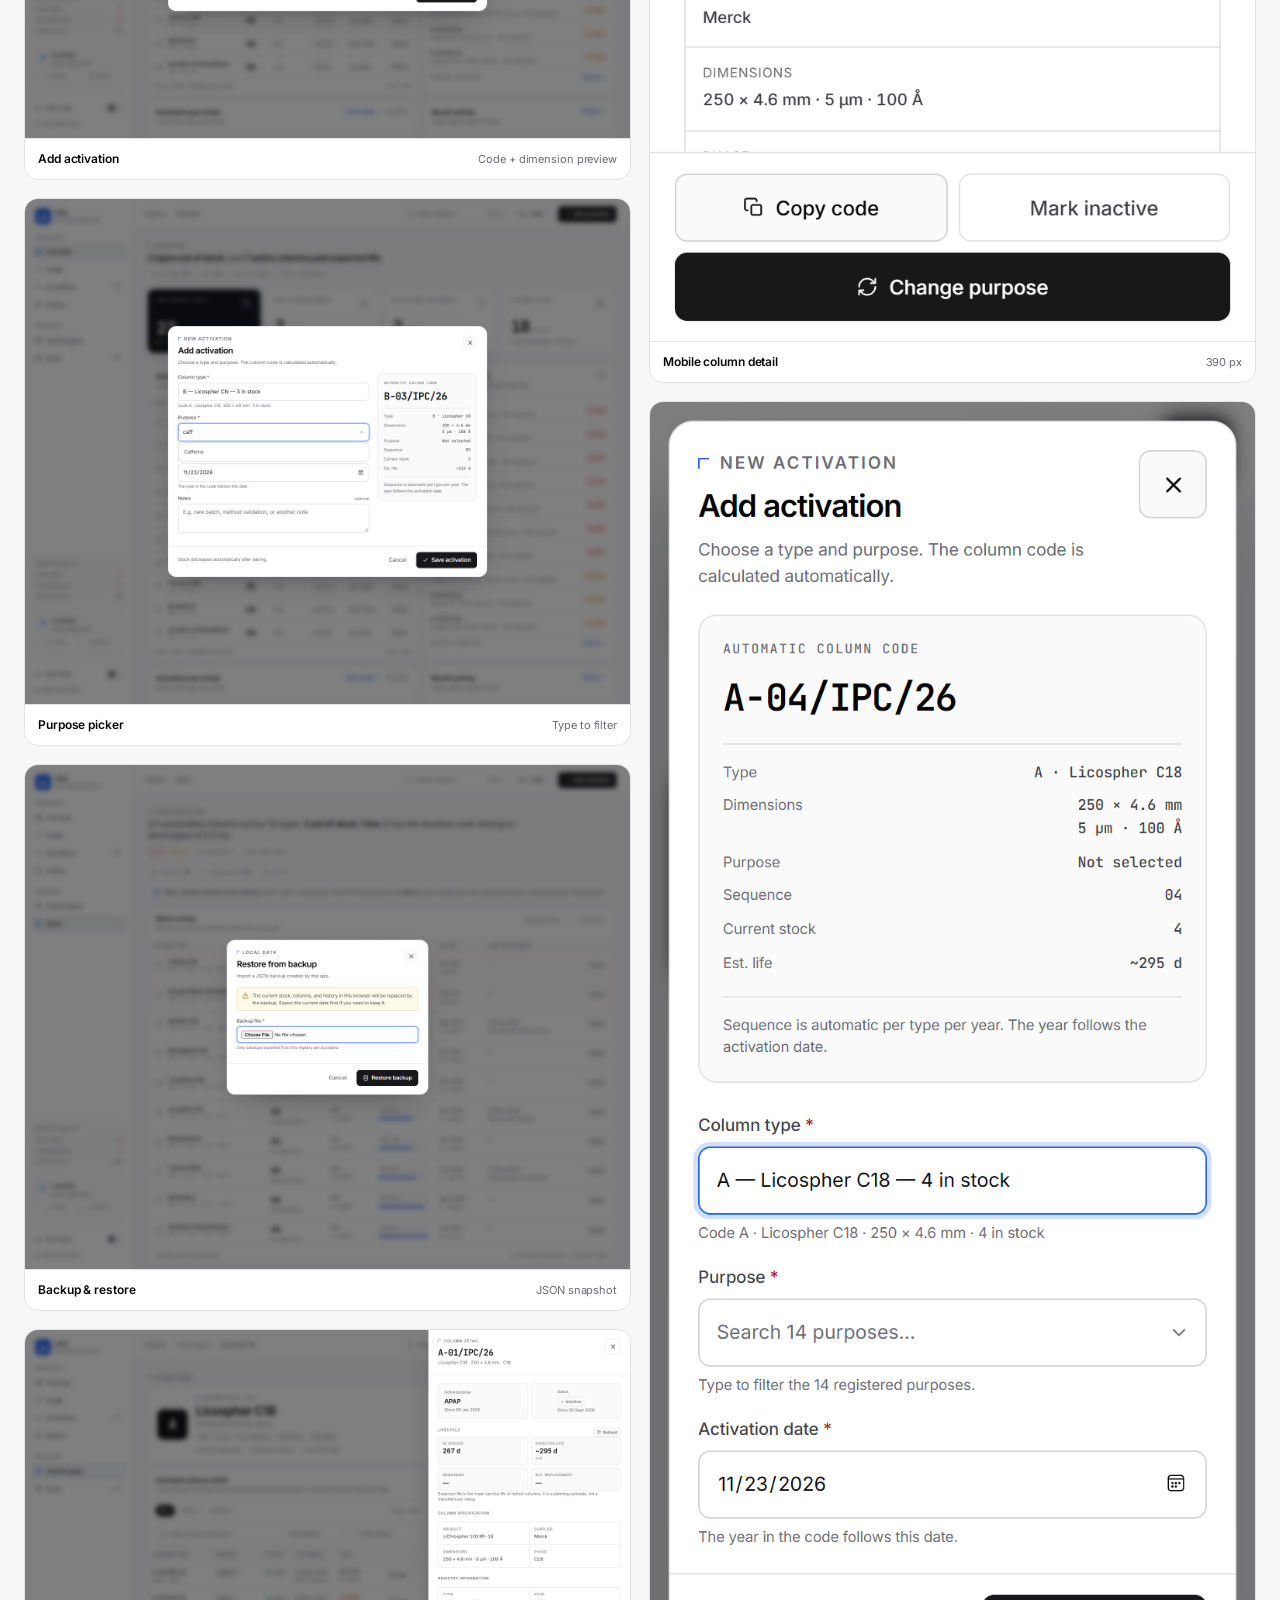
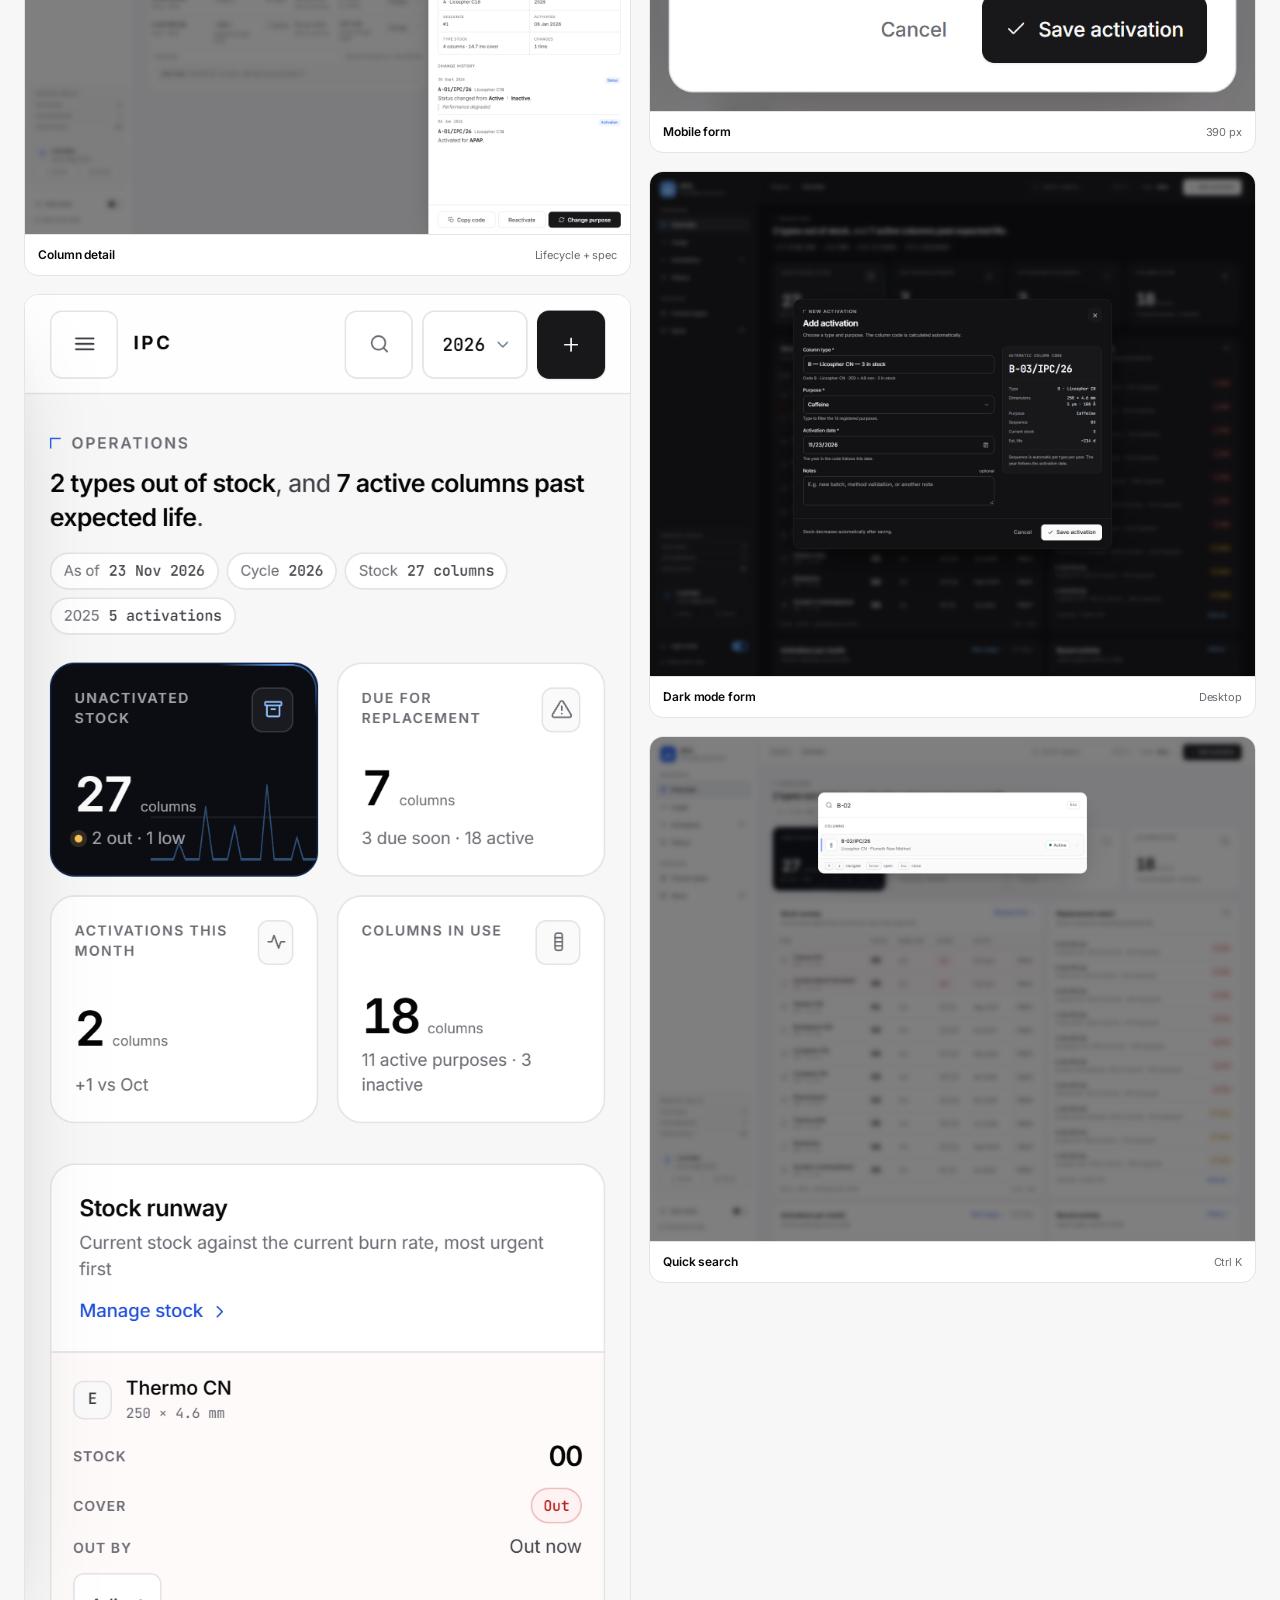
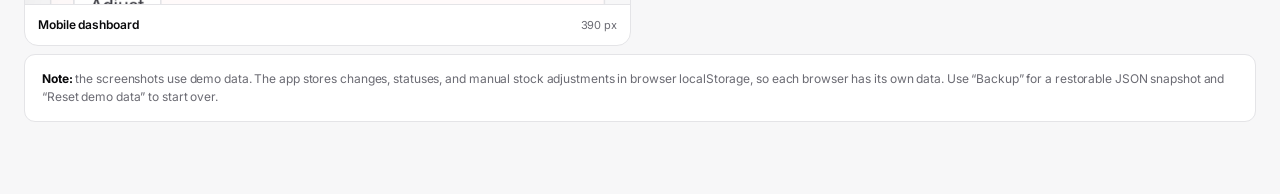
==== commit d4c2fc54: "Rebuild registry around operations and column dimensions" ====
--- a/preview/index.html
+++ b/preview/index.html
@@ -135,31 +135,33 @@
       <div>
         <p class="eyebrow">Preview build · 23 Nov 2026</p>
         <h1>IPC Column Registry</h1>
-        <p class="sub">Spectrum-inspired neutral/cobalt rebuild. Desktop, mobile, and dark mode screenshots — open the app to try the interactions.</p>
+        <p class="sub">Operations-focused rebuild: stock runway, lifecycle estimates, column dimensions, sortable registry, and JSON backup. Desktop, mobile, and dark mode screenshots.</p>
       </div>
       <a class="open" href="../index.html">Open app →</a>
     </div>
 
     <div class="gallery">
-      <figure><a href="final-dashboard.png"><img src="final-dashboard.png" alt="Dashboard light mode" loading="lazy"></a><figcaption><strong>Dashboard</strong><span>1440 px · light</span></figcaption></figure>
-      <figure><a href="final-dark.png"><img src="final-dark.png" alt="Dashboard dark mode" loading="lazy"></a><figcaption><strong>Dashboard</strong><span>1440 px · dark</span></figcaption></figure>
-      <figure><a href="final-usage.png"><img src="final-usage.png" alt="Column usage analytics" loading="lazy"></a><figcaption><strong>Usage analytics</strong><span>1440 px</span></figcaption></figure>
-      <figure><a href="final-types.png"><img src="final-types.png" alt="Column types" loading="lazy"></a><figcaption><strong>Column types</strong><span>1440 px</span></figcaption></figure>
-      <figure><a href="final-detail.png"><img src="final-detail.png" alt="Licospher C18 column detail" loading="lazy"></a><figcaption><strong>Type detail A</strong><span>1440 px</span></figcaption></figure>
-      <figure><a href="final-activations.png"><img src="final-activations.png" alt="Activation list" loading="lazy"></a><figcaption><strong>Activations</strong><span>1440 px</span></figcaption></figure>
+      <figure><a href="final-dashboard.png"><img src="final-dashboard.png" alt="Operational dashboard with stock runway and replacement watch" loading="lazy"></a><figcaption><strong>Operations overview</strong><span>1440 px · light</span></figcaption></figure>
+      <figure><a href="final-dark.png"><img src="final-dark.png" alt="Operational dashboard in dark mode" loading="lazy"></a><figcaption><strong>Operations overview</strong><span>1440 px · dark</span></figcaption></figure>
+      <figure><a href="final-usage.png"><img src="final-usage.png" alt="Column usage and lifecycle analytics" loading="lazy"></a><figcaption><strong>Usage &amp; lifecycle</strong><span>1440 px</span></figcaption></figure>
+      <figure><a href="final-types.png"><img src="final-types.png" alt="Column type catalog with dimensions" loading="lazy"></a><figcaption><strong>Type catalog</strong><span>Dimensions + stock</span></figcaption></figure>
+      <figure><a href="final-detail.png"><img src="final-detail.png" alt="Licospher C18 type detail with specification" loading="lazy"></a><figcaption><strong>Type specification</strong><span>Lifecycle + history</span></figcaption></figure>
+      <figure><a href="final-activations.png"><img src="final-activations.png" alt="Activation register with days in service" loading="lazy"></a><figcaption><strong>Activation register</strong><span>Service + life left</span></figcaption></figure>
       <figure><a href="final-status-filter.png"><img src="final-status-filter.png" alt="Inactive column status filter" loading="lazy"></a><figcaption><strong>Status filter</strong><span>Inactive</span></figcaption></figure>
-      <figure><a href="final-history.png"><img src="final-history.png" alt="Column history" loading="lazy"></a><figcaption><strong>History</strong><span>1440 px</span></figcaption></figure>
+      <figure><a href="final-history.png"><img src="final-history.png" alt="Column history with date range" loading="lazy"></a><figcaption><strong>Audit log</strong><span>Date range + filters</span></figcaption></figure>
       <figure><a href="final-history-status.png"><img src="final-history-status.png" alt="Status change history" loading="lazy"></a><figcaption><strong>Status history</strong><span>1440 px</span></figcaption></figure>
-      <figure><a href="final-stock.png"><img src="final-stock.png" alt="Stock by type" loading="lazy"></a><figcaption><strong>Stock</strong><span>1440 px</span></figcaption></figure>
-      <figure><a href="final-stock-modal.png"><img src="final-stock-modal.png" alt="Adjust stock modal" loading="lazy"></a><figcaption><strong>Adjust stock</strong><span>Remarks required</span></figcaption></figure>
+      <figure><a href="final-stock.png"><img src="final-stock.png" alt="Stock runway with burn rate and cover" loading="lazy"></a><figcaption><strong>Stock runway</strong><span>Burn + cover</span></figcaption></figure>
+      <figure><a href="final-stock-modal.png"><img src="final-stock-modal.png" alt="Adjust stock modal with cover preview" loading="lazy"></a><figcaption><strong>Adjust stock</strong><span>Remarks required</span></figcaption></figure>
       <figure><a href="final-status-modal.png"><img src="final-status-modal.png" alt="Column status change modal" loading="lazy"></a><figcaption><strong>Status change</strong><span>Confirmation</span></figcaption></figure>
-      <figure><a href="modal-add.png"><img src="modal-add.png" alt="Add activation modal" loading="lazy"></a><figcaption><strong>Add activation</strong><span>Desktop</span></figcaption></figure>
-      <figure><a href="final-drawer.png"><img src="final-drawer.png" alt="Column detail drawer with status" loading="lazy"></a><figcaption><strong>Column detail</strong><span>Status + history</span></figcaption></figure>
-      <figure><a href="final-mobile.png"><img src="final-mobile.png" alt="Mobile dashboard" loading="lazy"></a><figcaption><strong>Mobile dashboard</strong><span>390 px</span></figcaption></figure>
+      <figure><a href="modal-add.png"><img src="modal-add.png" alt="Add activation modal with dimension preview" loading="lazy"></a><figcaption><strong>Add activation</strong><span>Code + dimension preview</span></figcaption></figure>
+      <figure><a href="modal-add-search.png"><img src="modal-add-search.png" alt="Searchable purpose picker" loading="lazy"></a><figcaption><strong>Purpose picker</strong><span>Type to filter</span></figcaption></figure>
+      <figure><a href="backup-restore.png"><img src="backup-restore.png" alt="Restore from JSON backup modal" loading="lazy"></a><figcaption><strong>Backup &amp; restore</strong><span>JSON snapshot</span></figcaption></figure>
+      <figure><a href="final-drawer.png"><img src="final-drawer.png" alt="Column detail drawer with lifecycle and specification" loading="lazy"></a><figcaption><strong>Column detail</strong><span>Lifecycle + spec</span></figcaption></figure>
+      <figure><a href="final-mobile.png"><img src="final-mobile.png" alt="Mobile operations dashboard" loading="lazy"></a><figcaption><strong>Mobile dashboard</strong><span>390 px</span></figcaption></figure>
       <figure><a href="final-usage-mobile.png"><img src="final-usage-mobile.png" alt="Mobile usage analytics" loading="lazy"></a><figcaption><strong>Mobile usage</strong><span>390 px</span></figcaption></figure>
-      <figure><a href="mobile-types.png"><img src="mobile-types.png" alt="Mobile column types" loading="lazy"></a><figcaption><strong>Mobile column types</strong><span>390 px</span></figcaption></figure>
-      <figure><a href="mobile-activations.png"><img src="mobile-activations.png" alt="Mobile activations" loading="lazy"></a><figcaption><strong>Mobile activations</strong><span>390 px</span></figcaption></figure>
-      <figure><a href="mobile-stock.png"><img src="mobile-stock.png" alt="Mobile stock" loading="lazy"></a><figcaption><strong>Mobile stock</strong><span>390 px</span></figcaption></figure>
+      <figure><a href="mobile-types.png"><img src="mobile-types.png" alt="Mobile column type catalog" loading="lazy"></a><figcaption><strong>Mobile type catalog</strong><span>390 px</span></figcaption></figure>
+      <figure><a href="mobile-activations.png"><img src="mobile-activations.png" alt="Mobile activation register" loading="lazy"></a><figcaption><strong>Mobile activations</strong><span>390 px</span></figcaption></figure>
+      <figure><a href="mobile-stock.png"><img src="mobile-stock.png" alt="Mobile stock runway" loading="lazy"></a><figcaption><strong>Mobile stock</strong><span>390 px · no horizontal scroll</span></figcaption></figure>
       <figure><a href="stock-modal-mobile.png"><img src="stock-modal-mobile.png" alt="Mobile adjust stock modal" loading="lazy"></a><figcaption><strong>Mobile stock adjustment</strong><span>390 px</span></figcaption></figure>
       <figure><a href="mobile-drawer.png"><img src="mobile-drawer.png" alt="Mobile column detail" loading="lazy"></a><figcaption><strong>Mobile column detail</strong><span>390 px</span></figcaption></figure>
       <figure><a href="mobile-modal.png"><img src="mobile-modal.png" alt="Mobile add activation form" loading="lazy"></a><figcaption><strong>Mobile form</strong><span>390 px</span></figcaption></figure>
@@ -167,7 +169,7 @@
       <figure><a href="search.png"><img src="search.png" alt="Column search" loading="lazy"></a><figcaption><strong>Quick search</strong><span>Ctrl K</span></figcaption></figure>
     </div>
 
-    <p class="note"><strong>Note:</strong> the screenshots use demo data. The app stores changes, statuses, and manual stock adjustments in browser localStorage, so each browser has its own data. Use “Reset demo data” to start over.</p>
+    <p class="note"><strong>Note:</strong> the screenshots use demo data. The app stores changes, statuses, and manual stock adjustments in browser localStorage, so each browser has its own data. Use “Backup” for a restorable JSON snapshot and “Reset demo data” to start over.</p>
   </div>
 </body>
 </html>
